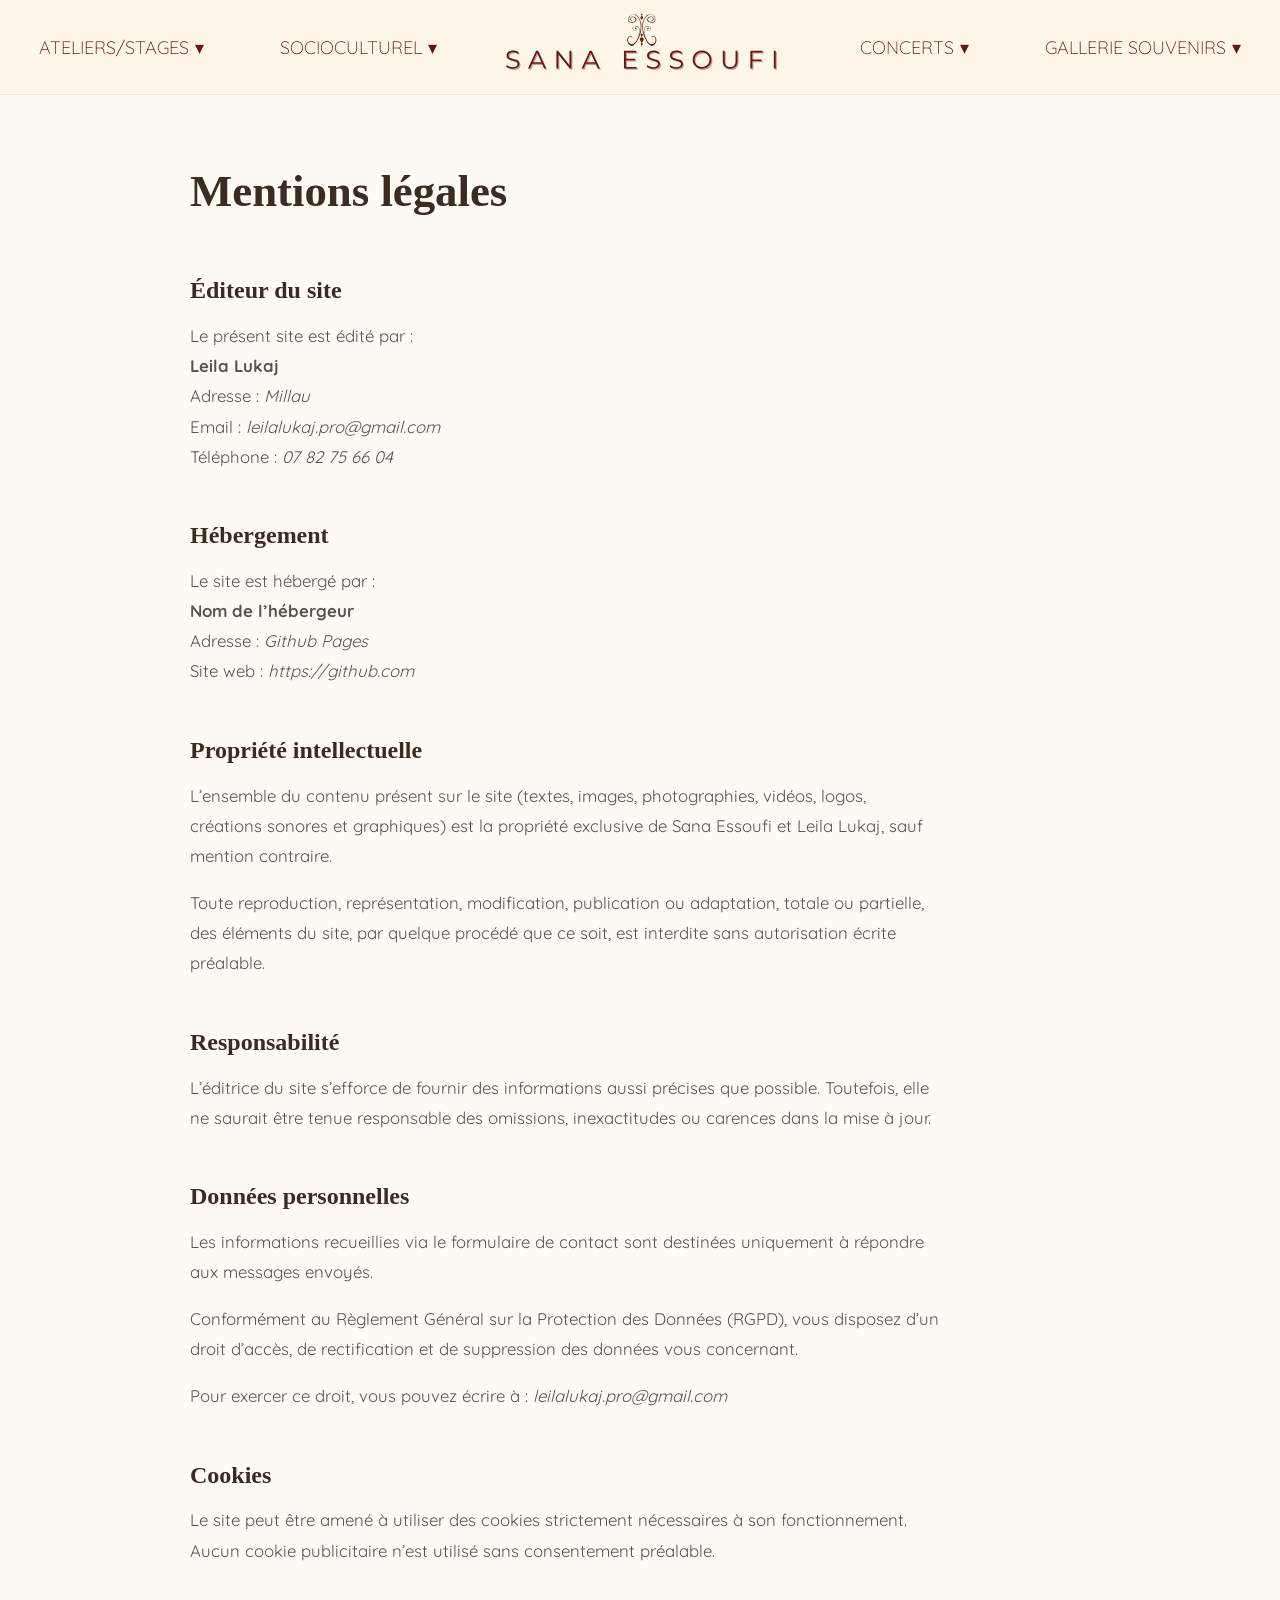
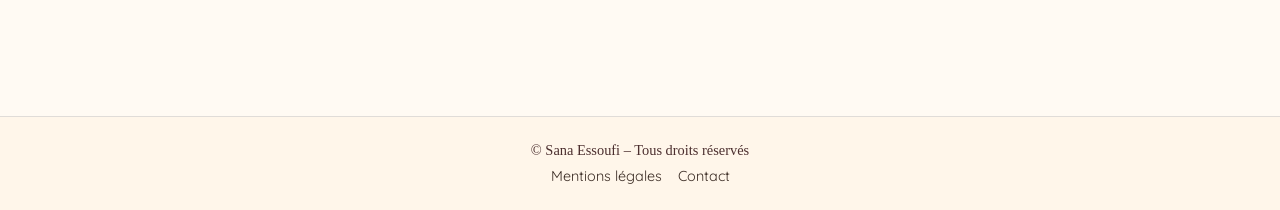
==== mentions-legales.html @ 35394e92 "Add files via upload" ====
<!DOCTYPE html>
<html lang="fr">
<head>
  <meta charset="UTF-8">
  <meta name="viewport" content="width=device-width, initial-scale=1.0">
  <title>Page Type - Chanteuse Poétesse</title>
  <link rel="stylesheet" href="style.css">
  <link href="https://fonts.googleapis.com/css2?family=Playfair+Display:wght@500&family=Raleway:wght@300&display=swap" rel="stylesheet">
  <style>
    /* Animation fade-in douce */
    .fade-in {
      opacity: 0;
      transform: translateY(20px);
      animation: fadeInUp 1.2s ease forwards;
    }

    @keyframes fadeInUp {
      from {
        opacity: 0;
        transform: translateY(20px);
      }
      to {
        opacity: 1;
        transform: translateY(0);
      }
    }

    /* Layout texte + photos côte à côte */
    .page-content {
      max-width: 1100px;
      margin: 60px auto;
      padding: 20px;
      display: flex;
      flex-wrap: wrap;
      gap: 40px;
      align-items: center;
    }

    .page-text {
      flex: 1 1 50%;
      font-size: 18px;
      line-height: 1.8;
      text-align: left;
    }

    .page-text h1 {
      font-family: 'Playfair Display', serif;
      font-size: 32px;
      margin-bottom: 20px;
      color: #2c2c2c;
    }

    .page-photos {
      flex: 1 1 50%;
      display: flex;
      flex-direction: column;
      gap: 20px;
    }

    .page-photos img {
      width: 100%;
      border-radius: 8px;
      box-shadow: 0 4px 12px rgba(0,0,0,0.1);
      transition: transform 0.3s;
    }

    .page-photos img:hover {
      transform: scale(1.03);
    }

    /* Responsive : sur mobile texte au-dessus */
    @media(max-width: 768px) {
      .page-content {
        flex-direction: column;
      }
      .page-text, .page-photos {
        flex: 1 1 100%;
      }
    }
  </style>
<script>
  window.addEventListener('scroll', function() {
    const header = document.querySelector('header');
    if (window.scrollY > 10) {
      header.classList.add('scrolled');
    } else {
      header.classList.remove('scrolled');
    }
  });
</script>
<script>
document.addEventListener('DOMContentLoaded', function() {
  const buttons = document.querySelectorAll('.menu-btn');

  buttons.forEach(btn => {
    btn.addEventListener('click', function(e) {
      e.stopPropagation(); 

      const parent = this.closest('.menu-deroulant');
      const isOpen = parent.classList.contains('open');

      // fermer tous les autres menus
      document.querySelectorAll('.menu-deroulant.open').forEach(el => {
        if (el !== parent) {
          el.classList.remove('open');
          const b = el.querySelector('.menu-btn');
          if (b) b.setAttribute('aria-expanded', 'false');
          const sm = el.querySelector('.sous-menu');
          if (sm) sm.setAttribute('aria-hidden', 'true');
        }
      });

      // basculer le menu cliqué
      if (isOpen) {
        parent.classList.remove('open');
        this.setAttribute('aria-expanded', 'false');
        parent.querySelector('.sous-menu').setAttribute('aria-hidden', 'true');
      } else {
        parent.classList.add('open');
        this.setAttribute('aria-expanded', 'true');
        parent.querySelector('.sous-menu').setAttribute('aria-hidden', 'false');
      }
    });
  });

  // fermer menus si on clique ailleurs
  document.addEventListener('click', function() {
    document.querySelectorAll('.menu-deroulant.open').forEach(el => {
      el.classList.remove('open');
      const b = el.querySelector('.menu-btn');
      if (b) b.setAttribute('aria-expanded', 'false');
      const sm = el.querySelector('.sous-menu');
      if (sm) sm.setAttribute('aria-hidden', 'true');
    });
  });

  // fermer avec Échap
  document.addEventListener('keydown', function(e) {
    if (e.key === 'Escape') {
      document.querySelectorAll('.menu-deroulant.open').forEach(el => {
        el.classList.remove('open');
        const b = el.querySelector('.menu-btn');
        if (b) b.setAttribute('aria-expanded', 'false');
        const sm = el.querySelector('.sous-menu');
        if (sm) sm.setAttribute('aria-hidden', 'true');
      });
    }
  });
});
</script>
<body>

  <!-- HEADER -->
  <header>
<nav class="site-nav">
  <ul class="main-nav">
    <li class="menu-deroulant">
      <button class="menu-btn" aria-expanded="false">ATELIERS/STAGES <span class="arrow">▾</span></button>
      <ul class="sous-menu" aria-hidden="true">
        <li><a href="explore.html">EXPLORE TA VOIX</a></li>
        <li><a href="bebe.html">CHANTER AVEC BÉBÉ</a></li>
      </ul>
    </li>

    <li class="menu-deroulant">
      <button class="menu-btn" aria-expanded="false">SOCIOCULTUREL <span class="arrow">▾</span></button>
      <ul class="sous-menu" aria-hidden="true">
        <li><a href="chant-des-mots.html">LE CHANT DES MOTS</a></li>
        <li><a href="corps-melodie.html">LE CORPS MÉLODIE</a></li>
        <li><a href="femmes-poesie.html">FEMMES & POÉSIE</a></li>
      </ul>
    </li>

   <!-- LOGO AU CENTRE -->
<li class="logo">
  <a href="index.html">
    <svg class="logo-svg" xmlns="http://www.w3.org/2000/svg" viewBox="50 10 400 90" preserveAspectRatio="xMidYMid meet">
      <!-- SVG exact ici -->
<svg xmlns="http://www.w3.org/2000/svg" xmlns:xlink="http://www.w3.org/1999/xlink" width="500" zoomAndPan="magnify" viewBox="0 0 375 74.999997" height="100" preserveAspectRatio="xMidYMid meet" version="1.0"><defs><g/><clipPath id="e8eaeaf152"><rect x="0" width="273" y="0" height="32"/></clipPath></defs><path fill="#5c1d05" d="M 189.800781 15.601562 C 190.957031 16.238281 192.75 15.660156 192.34375 13.695312 C 191.9375 11.730469 189.570312 10.921875 187.203125 12.828125 C 184.832031 14.734375 186.738281 18.777344 192.113281 17.625 C 197.484375 16.46875 190.839844 3.183594 183.851562 12.945312 C 176.863281 22.707031 186.625 42 191.476562 40.039062 C 196.328125 38.074219 195.695312 31.546875 192.863281 30.96875 C 190.03125 30.390625 190.089844 32.46875 190.089844 32.46875 C 190.089844 32.46875 191.246094 31.171875 192.890625 31.546875 C 194.539062 31.921875 195.636719 38.074219 190.785156 38.59375 C 185.929688 39.113281 182.496094 26.925781 182.234375 24.441406 C 181.972656 21.957031 181.308594 13.8125 187.664062 10.144531 C 187.664062 10.144531 190.175781 8.785156 192.199219 11.242188 C 194.222656 13.695312 193.933594 16.757812 191.996094 17.132812 C 190.0625 17.507812 186.394531 17.015625 187.085938 14.386719 C 187.78125 11.761719 191.507812 11.527344 191.824219 13.695312 C 192.140625 15.863281 189.800781 15.601562 189.800781 15.601562 " fill-opacity="1" fill-rule="nonzero"/><path fill="#5c1d05" d="M 186.027344 34.050781 C 186.027344 34.050781 181.90625 26.886719 183.332031 23.113281 C 184.757812 19.335938 191.074219 21.148438 189.839844 23.957031 C 188.609375 26.769531 185.949219 25.578125 185.910156 24.496094 C 185.875 23.417969 186.527344 22.609375 187.144531 22.570312 C 187.144531 22.570312 187.585938 22.457031 187.722656 23.074219 C 187.855469 23.6875 186.335938 23.863281 186.335938 23.863281 C 186.335938 23.863281 185.757812 24.902344 187.066406 25.402344 C 188.375 25.902344 190.109375 24.035156 189.53125 22.589844 C 188.953125 21.148438 185.835938 20.761719 184.582031 21.9375 C 183.332031 23.113281 182.964844 24.460938 183.734375 27.945312 C 184.507812 31.429688 186.085938 33.625 186.027344 34.050781 " fill-opacity="1" fill-rule="nonzero"/><path fill="#5c1d05" d="M 172.226562 15.601562 C 171.074219 16.238281 169.28125 15.660156 169.6875 13.695312 C 170.089844 11.730469 172.460938 10.921875 174.828125 12.828125 C 177.195312 14.734375 175.289062 18.777344 169.917969 17.625 C 164.546875 16.46875 171.1875 3.183594 178.179688 12.945312 C 185.167969 22.707031 175.40625 42 170.554688 40.039062 C 165.699219 38.074219 166.335938 31.546875 169.167969 30.96875 C 171.996094 30.390625 171.941406 32.46875 171.941406 32.46875 C 171.941406 32.46875 170.785156 31.171875 169.136719 31.546875 C 167.492188 31.921875 166.394531 38.074219 171.246094 38.59375 C 176.097656 39.113281 179.535156 26.925781 179.796875 24.441406 C 180.054688 21.957031 180.71875 13.8125 174.367188 10.144531 C 174.367188 10.144531 171.851562 8.785156 169.832031 11.242188 C 167.808594 13.695312 168.097656 16.757812 170.035156 17.132812 C 171.96875 17.507812 175.636719 17.015625 174.945312 14.386719 C 174.25 11.761719 170.523438 11.527344 170.207031 13.695312 C 169.890625 15.863281 172.226562 15.601562 172.226562 15.601562 " fill-opacity="1" fill-rule="nonzero"/><path fill="#5c1d05" d="M 176.003906 34.050781 C 176.003906 34.050781 180.125 26.886719 178.699219 23.113281 C 177.273438 19.335938 170.957031 21.148438 172.191406 23.957031 C 173.421875 26.769531 176.078125 25.578125 176.117188 24.496094 C 176.15625 23.417969 175.5 22.609375 174.886719 22.570312 C 174.886719 22.570312 174.441406 22.457031 174.308594 23.074219 C 174.171875 23.6875 175.695312 23.863281 175.695312 23.863281 C 175.695312 23.863281 176.273438 24.902344 174.960938 25.402344 C 173.652344 25.902344 171.921875 24.035156 172.5 22.589844 C 173.074219 21.148438 176.195312 20.761719 177.445312 21.9375 C 178.699219 23.113281 179.0625 24.460938 178.292969 27.945312 C 177.523438 31.429688 175.945312 33.625 176.003906 34.050781 " fill-opacity="1" fill-rule="nonzero"/><path fill="#5c1d05" d="M 180.945312 32.0625 C 180.945312 32.0625 178.980469 31.890625 179.058594 33.433594 C 179.132812 34.972656 180.945312 37.285156 180.945312 37.285156 C 180.945312 37.285156 182.753906 34.972656 182.832031 33.433594 C 182.910156 31.890625 180.945312 32.0625 180.945312 32.0625 " fill-opacity="1" fill-rule="nonzero"/><path fill="#5c1d05" d="M 180.945312 28.542969 C 180.945312 28.542969 179.816406 28.441406 179.859375 29.328125 C 179.902344 30.214844 180.945312 31.542969 180.945312 31.542969 C 180.945312 31.542969 181.984375 30.214844 182.027344 29.328125 C 182.074219 28.441406 180.945312 28.542969 180.945312 28.542969 " fill-opacity="1" fill-rule="nonzero"/><path fill="#5c1d05" d="M 180.945312 11.550781 C 180.945312 11.550781 179.574219 11.429688 179.628906 12.503906 C 179.679688 13.578125 180.945312 15.191406 180.945312 15.191406 C 180.945312 15.191406 182.207031 13.578125 182.261719 12.503906 C 182.3125 11.429688 180.945312 11.550781 180.945312 11.550781 " fill-opacity="1" fill-rule="nonzero"/><path fill="#5c1d05" d="M 180.945312 9.09375 C 180.945312 9.09375 180.15625 9.023438 180.1875 9.640625 C 180.21875 10.257812 180.945312 11.1875 180.945312 11.1875 C 180.945312 11.1875 181.671875 10.257812 181.699219 9.640625 C 181.730469 9.023438 180.945312 9.09375 180.945312 9.09375 " fill-opacity="1" fill-rule="nonzero"/><path fill="#5c1d05" d="M 181.867188 38.410156 C 181.867188 38.921875 181.453125 39.335938 180.945312 39.335938 C 180.433594 39.335938 180.019531 38.921875 180.019531 38.410156 C 180.019531 37.898438 180.433594 37.484375 180.945312 37.484375 C 181.453125 37.484375 181.867188 37.898438 181.867188 38.410156 " fill-opacity="1" fill-rule="nonzero"/><path fill="#5c1d05" d="M 181.539062 40.164062 C 181.539062 40.492188 181.273438 40.757812 180.945312 40.757812 C 180.613281 40.757812 180.347656 40.492188 180.347656 40.164062 C 180.347656 39.832031 180.613281 39.566406 180.945312 39.566406 C 181.273438 39.566406 181.539062 39.832031 181.539062 40.164062 " fill-opacity="1" fill-rule="nonzero"/><g transform="matrix(1, 0, 0, 1, 48, 39)"><g clip-path="url(#e8eaeaf152)"><g fill="#661414" fill-opacity="0.4"><g transform="translate(2.131263, 24.152197)"><g><path d="M 7.53125 0.140625 C 6.257812 0.140625 5.035156 -0.0625 3.859375 -0.46875 C 2.691406 -0.875 1.789062 -1.414062 1.15625 -2.09375 L 1.859375 -3.484375 C 2.484375 -2.859375 3.3125 -2.351562 4.34375 -1.96875 C 5.375 -1.59375 6.4375 -1.40625 7.53125 -1.40625 C 9.070312 -1.40625 10.226562 -1.6875 11 -2.25 C 11.769531 -2.8125 12.15625 -3.539062 12.15625 -4.4375 C 12.15625 -5.125 11.945312 -5.671875 11.53125 -6.078125 C 11.113281 -6.492188 10.597656 -6.8125 9.984375 -7.03125 C 9.378906 -7.25 8.539062 -7.488281 7.46875 -7.75 C 6.164062 -8.082031 5.128906 -8.398438 4.359375 -8.703125 C 3.597656 -9.003906 2.941406 -9.460938 2.390625 -10.078125 C 1.847656 -10.703125 1.578125 -11.546875 1.578125 -12.609375 C 1.578125 -13.484375 1.804688 -14.273438 2.265625 -14.984375 C 2.722656 -15.691406 3.425781 -16.257812 4.375 -16.6875 C 5.320312 -17.113281 6.5 -17.328125 7.90625 -17.328125 C 8.882812 -17.328125 9.84375 -17.191406 10.78125 -16.921875 C 11.726562 -16.648438 12.546875 -16.28125 13.234375 -15.8125 L 12.609375 -14.359375 C 11.890625 -14.835938 11.117188 -15.191406 10.296875 -15.421875 C 9.484375 -15.660156 8.6875 -15.78125 7.90625 -15.78125 C 6.394531 -15.78125 5.257812 -15.488281 4.5 -14.90625 C 3.738281 -14.332031 3.359375 -13.585938 3.359375 -12.671875 C 3.359375 -11.984375 3.566406 -11.429688 3.984375 -11.015625 C 4.398438 -10.597656 4.921875 -10.273438 5.546875 -10.046875 C 6.179688 -9.828125 7.03125 -9.585938 8.09375 -9.328125 C 9.351562 -9.015625 10.375 -8.707031 11.15625 -8.40625 C 11.9375 -8.101562 12.59375 -7.644531 13.125 -7.03125 C 13.664062 -6.414062 13.9375 -5.585938 13.9375 -4.546875 C 13.9375 -3.671875 13.703125 -2.878906 13.234375 -2.171875 C 12.773438 -1.460938 12.0625 -0.898438 11.09375 -0.484375 C 10.125 -0.0664062 8.9375 0.140625 7.53125 0.140625 Z M 7.53125 0.140625 "/></g></g></g><g fill="#661414" fill-opacity="0.4"><g transform="translate(24.279231, 24.152197)"><g><path d="M 13.578125 -4.59375 L 4 -4.59375 L 1.9375 0 L 0.046875 0 L 7.90625 -17.1875 L 9.703125 -17.1875 L 17.546875 0 L 15.640625 0 Z M 12.90625 -6.0625 L 8.78125 -15.296875 L 4.65625 -6.0625 Z M 12.90625 -6.0625 "/></g></g></g><g fill="#661414" fill-opacity="0.4"><g transform="translate(48.931758, 24.152197)"><g><path d="M 17.15625 -17.1875 L 17.15625 0 L 15.65625 0 L 4.609375 -13.9375 L 4.609375 0 L 2.796875 0 L 2.796875 -17.1875 L 4.296875 -17.1875 L 15.359375 -3.234375 L 15.359375 -17.1875 Z M 17.15625 -17.1875 "/></g></g></g><g fill="#661414" fill-opacity="0.4"><g transform="translate(75.941505, 24.152197)"><g><path d="M 13.578125 -4.59375 L 4 -4.59375 L 1.9375 0 L 0.046875 0 L 7.90625 -17.1875 L 9.703125 -17.1875 L 17.546875 0 L 15.640625 0 Z M 12.90625 -6.0625 L 8.78125 -15.296875 L 4.65625 -6.0625 Z M 12.90625 -6.0625 "/></g></g></g><g fill="#661414" fill-opacity="0.4"><g transform="translate(100.594032, 24.152197)"><g/></g></g><g fill="#661414" fill-opacity="0.4"><g transform="translate(114.074318, 24.152197)"><g><path d="M 14.953125 -1.578125 L 14.953125 0 L 2.796875 0 L 2.796875 -17.1875 L 14.578125 -17.1875 L 14.578125 -15.609375 L 4.609375 -15.609375 L 4.609375 -9.5 L 13.5 -9.5 L 13.5 -7.953125 L 4.609375 -7.953125 L 4.609375 -1.578125 Z M 14.953125 -1.578125 "/></g></g></g><g fill="#661414" fill-opacity="0.4"><g transform="translate(137.548234, 24.152197)"><g><path d="M 7.53125 0.140625 C 6.257812 0.140625 5.035156 -0.0625 3.859375 -0.46875 C 2.691406 -0.875 1.789062 -1.414062 1.15625 -2.09375 L 1.859375 -3.484375 C 2.484375 -2.859375 3.3125 -2.351562 4.34375 -1.96875 C 5.375 -1.59375 6.4375 -1.40625 7.53125 -1.40625 C 9.070312 -1.40625 10.226562 -1.6875 11 -2.25 C 11.769531 -2.8125 12.15625 -3.539062 12.15625 -4.4375 C 12.15625 -5.125 11.945312 -5.671875 11.53125 -6.078125 C 11.113281 -6.492188 10.597656 -6.8125 9.984375 -7.03125 C 9.378906 -7.25 8.539062 -7.488281 7.46875 -7.75 C 6.164062 -8.082031 5.128906 -8.398438 4.359375 -8.703125 C 3.597656 -9.003906 2.941406 -9.460938 2.390625 -10.078125 C 1.847656 -10.703125 1.578125 -11.546875 1.578125 -12.609375 C 1.578125 -13.484375 1.804688 -14.273438 2.265625 -14.984375 C 2.722656 -15.691406 3.425781 -16.257812 4.375 -16.6875 C 5.320312 -17.113281 6.5 -17.328125 7.90625 -17.328125 C 8.882812 -17.328125 9.84375 -17.191406 10.78125 -16.921875 C 11.726562 -16.648438 12.546875 -16.28125 13.234375 -15.8125 L 12.609375 -14.359375 C 11.890625 -14.835938 11.117188 -15.191406 10.296875 -15.421875 C 9.484375 -15.660156 8.6875 -15.78125 7.90625 -15.78125 C 6.394531 -15.78125 5.257812 -15.488281 4.5 -14.90625 C 3.738281 -14.332031 3.359375 -13.585938 3.359375 -12.671875 C 3.359375 -11.984375 3.566406 -11.429688 3.984375 -11.015625 C 4.398438 -10.597656 4.921875 -10.273438 5.546875 -10.046875 C 6.179688 -9.828125 7.03125 -9.585938 8.09375 -9.328125 C 9.351562 -9.015625 10.375 -8.707031 11.15625 -8.40625 C 11.9375 -8.101562 12.59375 -7.644531 13.125 -7.03125 C 13.664062 -6.414062 13.9375 -5.585938 13.9375 -4.546875 C 13.9375 -3.671875 13.703125 -2.878906 13.234375 -2.171875 C 12.773438 -1.460938 12.0625 -0.898438 11.09375 -0.484375 C 10.125 -0.0664062 8.9375 0.140625 7.53125 0.140625 Z M 7.53125 0.140625 "/></g></g></g><g fill="#661414" fill-opacity="0.4"><g transform="translate(159.696203, 24.152197)"><g><path d="M 7.53125 0.140625 C 6.257812 0.140625 5.035156 -0.0625 3.859375 -0.46875 C 2.691406 -0.875 1.789062 -1.414062 1.15625 -2.09375 L 1.859375 -3.484375 C 2.484375 -2.859375 3.3125 -2.351562 4.34375 -1.96875 C 5.375 -1.59375 6.4375 -1.40625 7.53125 -1.40625 C 9.070312 -1.40625 10.226562 -1.6875 11 -2.25 C 11.769531 -2.8125 12.15625 -3.539062 12.15625 -4.4375 C 12.15625 -5.125 11.945312 -5.671875 11.53125 -6.078125 C 11.113281 -6.492188 10.597656 -6.8125 9.984375 -7.03125 C 9.378906 -7.25 8.539062 -7.488281 7.46875 -7.75 C 6.164062 -8.082031 5.128906 -8.398438 4.359375 -8.703125 C 3.597656 -9.003906 2.941406 -9.460938 2.390625 -10.078125 C 1.847656 -10.703125 1.578125 -11.546875 1.578125 -12.609375 C 1.578125 -13.484375 1.804688 -14.273438 2.265625 -14.984375 C 2.722656 -15.691406 3.425781 -16.257812 4.375 -16.6875 C 5.320312 -17.113281 6.5 -17.328125 7.90625 -17.328125 C 8.882812 -17.328125 9.84375 -17.191406 10.78125 -16.921875 C 11.726562 -16.648438 12.546875 -16.28125 13.234375 -15.8125 L 12.609375 -14.359375 C 11.890625 -14.835938 11.117188 -15.191406 10.296875 -15.421875 C 9.484375 -15.660156 8.6875 -15.78125 7.90625 -15.78125 C 6.394531 -15.78125 5.257812 -15.488281 4.5 -14.90625 C 3.738281 -14.332031 3.359375 -13.585938 3.359375 -12.671875 C 3.359375 -11.984375 3.566406 -11.429688 3.984375 -11.015625 C 4.398438 -10.597656 4.921875 -10.273438 5.546875 -10.046875 C 6.179688 -9.828125 7.03125 -9.585938 8.09375 -9.328125 C 9.351562 -9.015625 10.375 -8.707031 11.15625 -8.40625 C 11.9375 -8.101562 12.59375 -7.644531 13.125 -7.03125 C 13.664062 -6.414062 13.9375 -5.585938 13.9375 -4.546875 C 13.9375 -3.671875 13.703125 -2.878906 13.234375 -2.171875 C 12.773438 -1.460938 12.0625 -0.898438 11.09375 -0.484375 C 10.125 -0.0664062 8.9375 0.140625 7.53125 0.140625 Z M 7.53125 0.140625 "/></g></g></g><g fill="#661414" fill-opacity="0.4"><g transform="translate(181.844171, 24.152197)"><g><path d="M 10.3125 0.140625 C 8.601562 0.140625 7.054688 -0.238281 5.671875 -1 C 4.296875 -1.757812 3.21875 -2.800781 2.4375 -4.125 C 1.664062 -5.445312 1.28125 -6.9375 1.28125 -8.59375 C 1.28125 -10.25 1.664062 -11.738281 2.4375 -13.0625 C 3.21875 -14.382812 4.296875 -15.425781 5.671875 -16.1875 C 7.054688 -16.945312 8.601562 -17.328125 10.3125 -17.328125 C 12.007812 -17.328125 13.539062 -16.953125 14.90625 -16.203125 C 16.28125 -15.453125 17.359375 -14.410156 18.140625 -13.078125 C 18.921875 -11.742188 19.3125 -10.25 19.3125 -8.59375 C 19.3125 -6.9375 18.921875 -5.441406 18.140625 -4.109375 C 17.359375 -2.773438 16.28125 -1.734375 14.90625 -0.984375 C 13.539062 -0.234375 12.007812 0.140625 10.3125 0.140625 Z M 10.3125 -1.46875 C 11.664062 -1.46875 12.890625 -1.773438 13.984375 -2.390625 C 15.085938 -3.003906 15.945312 -3.851562 16.5625 -4.9375 C 17.1875 -6.03125 17.5 -7.25 17.5 -8.59375 C 17.5 -9.9375 17.1875 -11.148438 16.5625 -12.234375 C 15.945312 -13.328125 15.085938 -14.175781 13.984375 -14.78125 C 12.890625 -15.394531 11.664062 -15.703125 10.3125 -15.703125 C 8.945312 -15.703125 7.710938 -15.394531 6.609375 -14.78125 C 5.503906 -14.175781 4.632812 -13.328125 4 -12.234375 C 3.375 -11.148438 3.0625 -9.9375 3.0625 -8.59375 C 3.0625 -7.25 3.375 -6.03125 4 -4.9375 C 4.632812 -3.851562 5.503906 -3.003906 6.609375 -2.390625 C 7.710938 -1.773438 8.945312 -1.46875 10.3125 -1.46875 Z M 10.3125 -1.46875 "/></g></g></g><g fill="#661414" fill-opacity="0.4"><g transform="translate(209.49232, 24.152197)"><g><path d="M 9.71875 0.140625 C 7.488281 0.140625 5.753906 -0.492188 4.515625 -1.765625 C 3.273438 -3.046875 2.65625 -4.90625 2.65625 -7.34375 L 2.65625 -17.1875 L 4.46875 -17.1875 L 4.46875 -7.40625 C 4.46875 -5.414062 4.914062 -3.925781 5.8125 -2.9375 C 6.71875 -1.957031 8.019531 -1.46875 9.71875 -1.46875 C 11.4375 -1.46875 12.742188 -1.957031 13.640625 -2.9375 C 14.546875 -3.925781 15 -5.414062 15 -7.40625 L 15 -17.1875 L 16.765625 -17.1875 L 16.765625 -7.34375 C 16.765625 -4.90625 16.144531 -3.046875 14.90625 -1.765625 C 13.675781 -0.492188 11.945312 0.140625 9.71875 0.140625 Z M 9.71875 0.140625 "/></g></g></g><g fill="#661414" fill-opacity="0.4"><g transform="translate(235.986432, 24.152197)"><g><path d="M 4.609375 -15.609375 L 4.609375 -8.859375 L 13.5 -8.859375 L 13.5 -7.296875 L 4.609375 -7.296875 L 4.609375 0 L 2.796875 0 L 2.796875 -17.1875 L 14.578125 -17.1875 L 14.578125 -15.609375 Z M 4.609375 -15.609375 "/></g></g></g><g fill="#661414" fill-opacity="0.4"><g transform="translate(258.576383, 24.152197)"><g><path d="M 2.796875 -17.1875 L 4.609375 -17.1875 L 4.609375 0 L 2.796875 0 Z M 2.796875 -17.1875 "/></g></g></g><g fill="#661414" fill-opacity="1"><g transform="translate(1.04611, 23.067044)"><g><path d="M 7.53125 0.140625 C 6.257812 0.140625 5.035156 -0.0625 3.859375 -0.46875 C 2.691406 -0.875 1.789062 -1.414062 1.15625 -2.09375 L 1.859375 -3.484375 C 2.484375 -2.859375 3.3125 -2.351562 4.34375 -1.96875 C 5.375 -1.59375 6.4375 -1.40625 7.53125 -1.40625 C 9.070312 -1.40625 10.226562 -1.6875 11 -2.25 C 11.769531 -2.8125 12.15625 -3.539062 12.15625 -4.4375 C 12.15625 -5.125 11.945312 -5.671875 11.53125 -6.078125 C 11.113281 -6.492188 10.597656 -6.8125 9.984375 -7.03125 C 9.378906 -7.25 8.539062 -7.488281 7.46875 -7.75 C 6.164062 -8.082031 5.128906 -8.398438 4.359375 -8.703125 C 3.597656 -9.003906 2.941406 -9.460938 2.390625 -10.078125 C 1.847656 -10.703125 1.578125 -11.546875 1.578125 -12.609375 C 1.578125 -13.484375 1.804688 -14.273438 2.265625 -14.984375 C 2.722656 -15.691406 3.425781 -16.257812 4.375 -16.6875 C 5.320312 -17.113281 6.5 -17.328125 7.90625 -17.328125 C 8.882812 -17.328125 9.84375 -17.191406 10.78125 -16.921875 C 11.726562 -16.648438 12.546875 -16.28125 13.234375 -15.8125 L 12.609375 -14.359375 C 11.890625 -14.835938 11.117188 -15.191406 10.296875 -15.421875 C 9.484375 -15.660156 8.6875 -15.78125 7.90625 -15.78125 C 6.394531 -15.78125 5.257812 -15.488281 4.5 -14.90625 C 3.738281 -14.332031 3.359375 -13.585938 3.359375 -12.671875 C 3.359375 -11.984375 3.566406 -11.429688 3.984375 -11.015625 C 4.398438 -10.597656 4.921875 -10.273438 5.546875 -10.046875 C 6.179688 -9.828125 7.03125 -9.585938 8.09375 -9.328125 C 9.351562 -9.015625 10.375 -8.707031 11.15625 -8.40625 C 11.9375 -8.101562 12.59375 -7.644531 13.125 -7.03125 C 13.664062 -6.414062 13.9375 -5.585938 13.9375 -4.546875 C 13.9375 -3.671875 13.703125 -2.878906 13.234375 -2.171875 C 12.773438 -1.460938 12.0625 -0.898438 11.09375 -0.484375 C 10.125 -0.0664062 8.9375 0.140625 7.53125 0.140625 Z M 7.53125 0.140625 "/></g></g></g><g fill="#661414" fill-opacity="1"><g transform="translate(23.194079, 23.067044)"><g><path d="M 13.578125 -4.59375 L 4 -4.59375 L 1.9375 0 L 0.046875 0 L 7.90625 -17.1875 L 9.703125 -17.1875 L 17.546875 0 L 15.640625 0 Z M 12.90625 -6.0625 L 8.78125 -15.296875 L 4.65625 -6.0625 Z M 12.90625 -6.0625 "/></g></g></g><g fill="#661414" fill-opacity="1"><g transform="translate(47.846605, 23.067044)"><g><path d="M 17.15625 -17.1875 L 17.15625 0 L 15.65625 0 L 4.609375 -13.9375 L 4.609375 0 L 2.796875 0 L 2.796875 -17.1875 L 4.296875 -17.1875 L 15.359375 -3.234375 L 15.359375 -17.1875 Z M 17.15625 -17.1875 "/></g></g></g><g fill="#661414" fill-opacity="1"><g transform="translate(74.856353, 23.067044)"><g><path d="M 13.578125 -4.59375 L 4 -4.59375 L 1.9375 0 L 0.046875 0 L 7.90625 -17.1875 L 9.703125 -17.1875 L 17.546875 0 L 15.640625 0 Z M 12.90625 -6.0625 L 8.78125 -15.296875 L 4.65625 -6.0625 Z M 12.90625 -6.0625 "/></g></g></g><g fill="#661414" fill-opacity="1"><g transform="translate(99.508879, 23.067044)"><g/></g></g><g fill="#661414" fill-opacity="1"><g transform="translate(112.989165, 23.067044)"><g><path d="M 14.953125 -1.578125 L 14.953125 0 L 2.796875 0 L 2.796875 -17.1875 L 14.578125 -17.1875 L 14.578125 -15.609375 L 4.609375 -15.609375 L 4.609375 -9.5 L 13.5 -9.5 L 13.5 -7.953125 L 4.609375 -7.953125 L 4.609375 -1.578125 Z M 14.953125 -1.578125 "/></g></g></g><g fill="#661414" fill-opacity="1"><g transform="translate(136.463082, 23.067044)"><g><path d="M 7.53125 0.140625 C 6.257812 0.140625 5.035156 -0.0625 3.859375 -0.46875 C 2.691406 -0.875 1.789062 -1.414062 1.15625 -2.09375 L 1.859375 -3.484375 C 2.484375 -2.859375 3.3125 -2.351562 4.34375 -1.96875 C 5.375 -1.59375 6.4375 -1.40625 7.53125 -1.40625 C 9.070312 -1.40625 10.226562 -1.6875 11 -2.25 C 11.769531 -2.8125 12.15625 -3.539062 12.15625 -4.4375 C 12.15625 -5.125 11.945312 -5.671875 11.53125 -6.078125 C 11.113281 -6.492188 10.597656 -6.8125 9.984375 -7.03125 C 9.378906 -7.25 8.539062 -7.488281 7.46875 -7.75 C 6.164062 -8.082031 5.128906 -8.398438 4.359375 -8.703125 C 3.597656 -9.003906 2.941406 -9.460938 2.390625 -10.078125 C 1.847656 -10.703125 1.578125 -11.546875 1.578125 -12.609375 C 1.578125 -13.484375 1.804688 -14.273438 2.265625 -14.984375 C 2.722656 -15.691406 3.425781 -16.257812 4.375 -16.6875 C 5.320312 -17.113281 6.5 -17.328125 7.90625 -17.328125 C 8.882812 -17.328125 9.84375 -17.191406 10.78125 -16.921875 C 11.726562 -16.648438 12.546875 -16.28125 13.234375 -15.8125 L 12.609375 -14.359375 C 11.890625 -14.835938 11.117188 -15.191406 10.296875 -15.421875 C 9.484375 -15.660156 8.6875 -15.78125 7.90625 -15.78125 C 6.394531 -15.78125 5.257812 -15.488281 4.5 -14.90625 C 3.738281 -14.332031 3.359375 -13.585938 3.359375 -12.671875 C 3.359375 -11.984375 3.566406 -11.429688 3.984375 -11.015625 C 4.398438 -10.597656 4.921875 -10.273438 5.546875 -10.046875 C 6.179688 -9.828125 7.03125 -9.585938 8.09375 -9.328125 C 9.351562 -9.015625 10.375 -8.707031 11.15625 -8.40625 C 11.9375 -8.101562 12.59375 -7.644531 13.125 -7.03125 C 13.664062 -6.414062 13.9375 -5.585938 13.9375 -4.546875 C 13.9375 -3.671875 13.703125 -2.878906 13.234375 -2.171875 C 12.773438 -1.460938 12.0625 -0.898438 11.09375 -0.484375 C 10.125 -0.0664062 8.9375 0.140625 7.53125 0.140625 Z M 7.53125 0.140625 "/></g></g></g><g fill="#661414" fill-opacity="1"><g transform="translate(158.61105, 23.067044)"><g><path d="M 7.53125 0.140625 C 6.257812 0.140625 5.035156 -0.0625 3.859375 -0.46875 C 2.691406 -0.875 1.789062 -1.414062 1.15625 -2.09375 L 1.859375 -3.484375 C 2.484375 -2.859375 3.3125 -2.351562 4.34375 -1.96875 C 5.375 -1.59375 6.4375 -1.40625 7.53125 -1.40625 C 9.070312 -1.40625 10.226562 -1.6875 11 -2.25 C 11.769531 -2.8125 12.15625 -3.539062 12.15625 -4.4375 C 12.15625 -5.125 11.945312 -5.671875 11.53125 -6.078125 C 11.113281 -6.492188 10.597656 -6.8125 9.984375 -7.03125 C 9.378906 -7.25 8.539062 -7.488281 7.46875 -7.75 C 6.164062 -8.082031 5.128906 -8.398438 4.359375 -8.703125 C 3.597656 -9.003906 2.941406 -9.460938 2.390625 -10.078125 C 1.847656 -10.703125 1.578125 -11.546875 1.578125 -12.609375 C 1.578125 -13.484375 1.804688 -14.273438 2.265625 -14.984375 C 2.722656 -15.691406 3.425781 -16.257812 4.375 -16.6875 C 5.320312 -17.113281 6.5 -17.328125 7.90625 -17.328125 C 8.882812 -17.328125 9.84375 -17.191406 10.78125 -16.921875 C 11.726562 -16.648438 12.546875 -16.28125 13.234375 -15.8125 L 12.609375 -14.359375 C 11.890625 -14.835938 11.117188 -15.191406 10.296875 -15.421875 C 9.484375 -15.660156 8.6875 -15.78125 7.90625 -15.78125 C 6.394531 -15.78125 5.257812 -15.488281 4.5 -14.90625 C 3.738281 -14.332031 3.359375 -13.585938 3.359375 -12.671875 C 3.359375 -11.984375 3.566406 -11.429688 3.984375 -11.015625 C 4.398438 -10.597656 4.921875 -10.273438 5.546875 -10.046875 C 6.179688 -9.828125 7.03125 -9.585938 8.09375 -9.328125 C 9.351562 -9.015625 10.375 -8.707031 11.15625 -8.40625 C 11.9375 -8.101562 12.59375 -7.644531 13.125 -7.03125 C 13.664062 -6.414062 13.9375 -5.585938 13.9375 -4.546875 C 13.9375 -3.671875 13.703125 -2.878906 13.234375 -2.171875 C 12.773438 -1.460938 12.0625 -0.898438 11.09375 -0.484375 C 10.125 -0.0664062 8.9375 0.140625 7.53125 0.140625 Z M 7.53125 0.140625 "/></g></g></g><g fill="#661414" fill-opacity="1"><g transform="translate(180.759019, 23.067044)"><g><path d="M 10.3125 0.140625 C 8.601562 0.140625 7.054688 -0.238281 5.671875 -1 C 4.296875 -1.757812 3.21875 -2.800781 2.4375 -4.125 C 1.664062 -5.445312 1.28125 -6.9375 1.28125 -8.59375 C 1.28125 -10.25 1.664062 -11.738281 2.4375 -13.0625 C 3.21875 -14.382812 4.296875 -15.425781 5.671875 -16.1875 C 7.054688 -16.945312 8.601562 -17.328125 10.3125 -17.328125 C 12.007812 -17.328125 13.539062 -16.953125 14.90625 -16.203125 C 16.28125 -15.453125 17.359375 -14.410156 18.140625 -13.078125 C 18.921875 -11.742188 19.3125 -10.25 19.3125 -8.59375 C 19.3125 -6.9375 18.921875 -5.441406 18.140625 -4.109375 C 17.359375 -2.773438 16.28125 -1.734375 14.90625 -0.984375 C 13.539062 -0.234375 12.007812 0.140625 10.3125 0.140625 Z M 10.3125 -1.46875 C 11.664062 -1.46875 12.890625 -1.773438 13.984375 -2.390625 C 15.085938 -3.003906 15.945312 -3.851562 16.5625 -4.9375 C 17.1875 -6.03125 17.5 -7.25 17.5 -8.59375 C 17.5 -9.9375 17.1875 -11.148438 16.5625 -12.234375 C 15.945312 -13.328125 15.085938 -14.175781 13.984375 -14.78125 C 12.890625 -15.394531 11.664062 -15.703125 10.3125 -15.703125 C 8.945312 -15.703125 7.710938 -15.394531 6.609375 -14.78125 C 5.503906 -14.175781 4.632812 -13.328125 4 -12.234375 C 3.375 -11.148438 3.0625 -9.9375 3.0625 -8.59375 C 3.0625 -7.25 3.375 -6.03125 4 -4.9375 C 4.632812 -3.851562 5.503906 -3.003906 6.609375 -2.390625 C 7.710938 -1.773438 8.945312 -1.46875 10.3125 -1.46875 Z M 10.3125 -1.46875 "/></g></g></g><g fill="#661414" fill-opacity="1"><g transform="translate(208.407168, 23.067044)"><g><path d="M 9.71875 0.140625 C 7.488281 0.140625 5.753906 -0.492188 4.515625 -1.765625 C 3.273438 -3.046875 2.65625 -4.90625 2.65625 -7.34375 L 2.65625 -17.1875 L 4.46875 -17.1875 L 4.46875 -7.40625 C 4.46875 -5.414062 4.914062 -3.925781 5.8125 -2.9375 C 6.71875 -1.957031 8.019531 -1.46875 9.71875 -1.46875 C 11.4375 -1.46875 12.742188 -1.957031 13.640625 -2.9375 C 14.546875 -3.925781 15 -5.414062 15 -7.40625 L 15 -17.1875 L 16.765625 -17.1875 L 16.765625 -7.34375 C 16.765625 -4.90625 16.144531 -3.046875 14.90625 -1.765625 C 13.675781 -0.492188 11.945312 0.140625 9.71875 0.140625 Z M 9.71875 0.140625 "/></g></g></g><g fill="#661414" fill-opacity="1"><g transform="translate(234.901279, 23.067044)"><g><path d="M 4.609375 -15.609375 L 4.609375 -8.859375 L 13.5 -8.859375 L 13.5 -7.296875 L 4.609375 -7.296875 L 4.609375 0 L 2.796875 0 L 2.796875 -17.1875 L 14.578125 -17.1875 L 14.578125 -15.609375 Z M 4.609375 -15.609375 "/></g></g></g><g fill="#661414" fill-opacity="1"><g transform="translate(257.49123, 23.067044)"><g><path d="M 2.796875 -17.1875 L 4.609375 -17.1875 L 4.609375 0 L 2.796875 0 Z M 2.796875 -17.1875 "/></g></g></g></g></g></svg>
    </svg>
  </a>
</li>

    <li class="menu-deroulant">
      <button class="menu-btn" aria-expanded="false">CONCERTS <span class="arrow">▾</span></button>
      <ul class="sous-menu" aria-hidden="true">
        <li><a href="choristes.html">LIE LE LIEN - CHORISTES</a></li>
        <li><a href="solos.html">LES SOLOS</a></li>
      </ul>
    </li>

    <li class="menu-deroulant">
      <button class="menu-btn" aria-expanded="false">GALLERIE SOUVENIRS <span class="arrow">▾</span></button>
      <ul class="sous-menu" aria-hidden="true">
        <li><a href="souvconcerts.html">CONCERTS</a></li>
        <li><a href="souvateliers.html">ATELIERS</a></li>
      </ul>
    </li>
  </ul>
</nav>
  </header>

<main class="mentions-page">

  <section class="mentions-container">

    <h1>Mentions légales</h1>

    <article>
      <h2>Éditeur du site</h2>
      <p>
        Le présent site est édité par :<br>
        <strong>Leila Lukaj</strong><br>
        Adresse : <em>Millau</em><br>
        Email : <em>leilalukaj.pro@gmail.com</em><br>
        Téléphone : <em>07 82 75 66 04</em>
      </p>
    </article>

 <article>
      <h2>Hébergement</h2>
      <p>
        Le site est hébergé par :<br>
        <strong>Nom de l’hébergeur</strong><br>
        Adresse : <em>Github Pages</em><br>
        Site web : <em>https://github.com</em>
      </p>
    </article>

    <article>
      <h2>Propriété intellectuelle</h2>
      <p>
        L’ensemble du contenu présent sur le site (textes, images, photographies,
        vidéos, logos, créations sonores et graphiques) est la propriété exclusive
        de Sana Essoufi et Leila Lukaj, sauf mention contraire.
      </p>
      <p>
        Toute reproduction, représentation, modification, publication ou adaptation,
        totale ou partielle, des éléments du site, par quelque procédé que ce soit,
        est interdite sans autorisation écrite préalable.
      </p>
    </article>

    <article>
      <h2>Responsabilité</h2>
      <p>
        L’éditrice du site s’efforce de fournir des informations aussi précises que
        possible. Toutefois, elle ne saurait être tenue responsable des omissions,
        inexactitudes ou carences dans la mise à jour.
      </p>
    </article>

    <article>
      <h2>Données personnelles</h2>
      <p>
        Les informations recueillies via le formulaire de contact sont destinées
        uniquement à répondre aux messages envoyés.
      </p>
      <p>
        Conformément au Règlement Général sur la Protection des Données (RGPD),
        vous disposez d’un droit d’accès, de rectification et de suppression des
        données vous concernant.
      </p>
      <p>
        Pour exercer ce droit, vous pouvez écrire à :
        <em>leilalukaj.pro@gmail.com</em>
      </p>
    </article>

    <article>
      <h2>Cookies</h2>
      <p>
        Le site peut être amené à utiliser des cookies strictement nécessaires à son
        fonctionnement. Aucun cookie publicitaire n’est utilisé sans consentement
        préalable.
      </p>
    </article>

  </section>

</main>

<footer class="site-footer">
  <p>© Sana Essoufi – Tous droits réservés</p>
  <nav class="footer-links">
    <a href="mentions-legales.html">Mentions légales</a>
    <a href="contact.html">Contact</a>
  </nav>
</footer>

</body>
</html>
---- style.css ----
/* Polices */
@import url('https://fonts.googleapis.com/css2?family=Poppins:wght@400;500;600&display=swap');
@import url('https://fonts.googleapis.com/css2?family=Quicksand:wght@400;500;600&display=swap');

/* GLOBAL */
body {
  font-family: 'Quicksand', sans-serif;
  margin: 0;
  padding: 0;
  background: #fafafa;
  color: #222;
}

/* HEADER STICKY */
header {
  position: sticky;
  top: 0;
  z-index: 1000;
  background: #FFF6EA;    
  transition: box-shadow 0.3s ease;
}

/* Ombre au scroll */
header.scrolled {
  box-shadow: 0 4px 12px rgba(0,0,0,0.08);
}

/* NAV PRINCIPALE */
.main-nav {
  background: #FFF6EA;
  padding: 12px 0;
  border-bottom: 1px solid rgba(0,0,0,0.05);
  list-style: none;
  margin: 0;
  display: flex;
  align-items: center;
  justify-content: center;
  gap: 36px;
}


/* BOUTONS */
.menu-btn {
  background: transparent;
  border: none;
  cursor: pointer;
  padding: 12px 20px;
  font-size: 18px;
  font-weight: 100;
  font-family: 'quicksand', serif; 
  color: #661414;
  border-radius: 6px;
  transition: background 0.3s ease, color 0.3s ease;
  display: inline-flex;
  align-items: center;
  gap: 6px;
}

.menu-btn:hover,
.menu-btn:focus {
  background: #f1f1f1;
  color: #000;
}

/* MENU DEROULANT */
.menu-deroulant {
  position: relative;
}

/* SOUS-MENU AÉRIEN */
.sous-menu {
  opacity: 0;
  transform: translateY(10px);
  visibility: hidden;
  position: absolute;
  top: calc(100% + 6px);              
  left: 0;
  background: rgba(255, 255, 255, 0.85); 
  backdrop-filter: blur(3px);
  padding: 8px 0;
  border-radius: 14px;
  box-shadow: 0 8px 24px rgba(0,0,0,0.08);
  min-width: 180px;
  z-index: 999;
  transition: opacity 0.35s ease, transform 0.35s ease;
}

/* Items du sous-menu */
.sous-menu li {
  margin: 0;
  padding: 0;
  list-style: none;
  opacity: 0;
  transform: translateY(6px);
  transition: opacity 0.35s ease, transform 0.35s ease;
}

.sous-menu li a {
  display: block;
  padding: 8px 14px;      
  font-size: 15px;        
  line-height: 1.3;
  color: #661414;
  text-decoration: none;
  transition: background 0.25s ease, padding-left 0.25s ease;
}

.sous-menu li a:hover,
.sous-menu li a:focus {
  background: #f6f6f6;
  padding-left: 16px;
}

/* Effet cascade */
.sous-menu li:nth-child(1) { transition-delay: 0.05s; }
.sous-menu li:nth-child(2) { transition-delay: 0.1s; }
.sous-menu li:nth-child(3) { transition-delay: 0.15s; }
.sous-menu li:nth-child(4) { transition-delay: 0.2s; }
.sous-menu li:nth-child(5) { transition-delay: 0.25s; }

/* ETAT OUVERT */
.menu-deroulant.open .sous-menu {
  opacity: 1;
  transform: translateY(0);
  visibility: visible;
}

.menu-deroulant.open .sous-menu li {
  opacity: 1;
  transform: translateY(0);
}

/* FLÈCHE */
.menu-deroulant .arrow {
  transition: transform .18s ease;
}

.menu-deroulant.open .arrow {
  transform: rotate(180deg);
}

/* Animation logo */
.logo {
  opacity: 0;
  transform: translateY(10px);
  animation: fadeInUp 1.2s ease forwards;
  animation-delay: 0.2s; 
}

.logo {
  display: flex;
  align-items: center;
  justify-content: center;
}

.logo-svg {
  height: 70px;              
  display: block;    
}
.logo-link {
  display: flex;
  align-items: center;
  justify-content: center;
  height: 100%;        
}

.site-logo {
  height: 50px;        
  width: auto;
  display: block;
}

@keyframes fadeInUp {
  to {
    opacity: 1;
    transform: translateY(0);
  }
}


.hero {
  position: relative;
  height: auto;        
  overflow: hidden;
}

.hero-image {
  width: 100%;
  height: 75vh;         
  max-height: 1000px;   
  object-fit: cover;
  display: block;
  animation: fadeIn 2s ease-in-out;
}

/* Texte sur photo */
.hero-text {
  position: absolute;
  top: 50%;            
  left: 50%;
  transform: translate(-50%, -50%);
  color: #222;
  text-align: center;
  width: 90%;
  max-width: 700px;
  pointer-events: none;  
}

.hero-text h1 {
  font-family: 'The Seasons', serif;
  font-size: 4rem;
  margin: 0;
  line-height: 1.2;
  display: flex;
  flex-direction: column;
  align-items: center;
  animation: fadeIn 2s ease-in-out;
}

.hero-text .prenom {
  font-weight: 300;
  letter-spacing: 4px;
}

.hero-text .nom {
  font-weight: 600;
  letter-spacing: 6px;
}

.hero-text p {
  margin-top: 10px;
  font-size: 1.5rem;
  font-weight: 400;
  animation: fadeIn 2s ease-in-out;
}

/* PRESENTATION */
.presentation {
  display: flex;
  justify-content: center;
  align-items: right;
  margin: 50px;
  max-width: 10000px;
  opacity: 0;
  transform: translateX(-40px);
  animation: slideFadeIn 1s ease forwards;
  animation-delay: 0.5s;
}

.presentation-container {
  display: flex;
  gap: 100px;
  align-items: right;
}

.presentation-image img {
  max-width: 400px;
  border-radius: 0px;
  box-shadow: 0 4px 10px rgba(0, 0, 0, 0.1);
}

.presentation-text {
  text-align: left;
  max-width: 1000px;
  font-size: 1.1rem
}

.presentation h2 {
  font-family: 'The Seasons', serif;
  font-size: 2rem;
  margin-bottom: 1em;
}

/* ANIMATIONS */
@keyframes fadeIn {
  from { opacity: 0; }
  to { opacity: 1; }
}

@keyframes slideFadeIn {
  from { opacity: 0; transform: translateX(-40px); }
  to { opacity: 1; transform: translateX(0); }
}

/* ANIMATIONS */
@keyframes fadeIn {
  from { opacity: 0; }
  to { opacity: 1; }
}

@keyframes slideFadeIn {
  from { opacity: 0; transform: translateX(-40px); }
  to { opacity: 1; transform: translateX(0); }
}

.temoignages-wrapper {
  position: relative;
  max-width: 100%;
  overflow: hidden;
  animation: fadeIn 2s ease-in-out;
}

.temoignages-container {
  display: flex;
  gap: 24px;
  scroll-behavior: smooth;
  overflow-x: auto;
  padding-bottom: 10px;
  scrollbar-width: none; 
}

.temoignages-container::-webkit-scrollbar {
  display: none;
}

.temoignage-card {
  flex: 0 0 280px; 
  background: rgba(255, 255, 255, 0.9);
  border-radius: 16px;
  box-shadow: 0 4px 12px rgba(0,0,0,0.06);
  padding: 20px;
  text-align: left;
  transition: transform 0.3s ease, box-shadow 0.3s ease;
  margin-bottom: 20px
}

.temoignage-card:hover {
  transform: translateY(-6px);
  box-shadow: 0 8px 20px rgba(0,0,0,0.12);
}



.temoignages-btn:hover {
  background: rgba(255, 255, 255, 1);
}

.temoignages-btn.left {
  left: 0;
}

.temoignages-btn.right {
  right: 0;
}

.site-footer {
  background-color: #f8f5f2;
  color: #4b2e2e;
  text-align: center;
  padding: 20px 10px;
  font-size: 0.9rem;
  border-top: 1px solid #e0dcd8;
}

.site-footer p {
  margin: 0;
  font-family: 'The Seasons', serif;
  font-weight: 500;
}

.footer-links {
  margin-top: 8px;
}

.footer-links a {
  color: #4b2e2e;
  margin: 0 10px;
  text-decoration: none;
  transition: opacity 0.3s ease;
}

.footer-links a:hover {
  opacity: 0.6;
}

/* --- PAGE ATELIER --- */
.page-atelier {
  padding: 40px 10%;
  background-color: #fffaf5;
  color: #3b2a28;
}

/* En-tête */
.atelier-header {
  text-align: left;
  margin-bottom: 60px;
  animation: fadeIn 2s ease-in-out;
}

.atelier-header h1 {
  font-family: 'The Seasons', serif;
  font-size: 3rem;
  margin-bottom: 10px;
}

.atelier-header p {
  font-size: 1.2rem;
  color: #5c3a36;
  max-width: 700px;
}

/* Bloc principal */
.atelier-content {
  display: flex;
  flex-wrap: wrap;
  align-items: flex-start;
  gap: 60px;
  margin-bottom: 80px;
}

/* Texte question / réponse */
.atelier-texte {
  flex: 1 1 500px;
  font-size: 1.1rem;
  line-height: 1.8;
  font-family: 'The Seasons', serif;
  animation: fadeIn 2s ease-in-out;
}

.atelier-texte h3 {
  font-family: 'The Seasons', serif;
  font-size: 1.5rem;
  color: #4a2f2a;
  margin-top: 30px;
  margin-bottom: 10px;
}

.atelier-texte p {
  margin-bottom: 15px;
}

/* Images  */
.atelier-images {
  flex: 1 1 400px;
  position: relative;
  display: flex;
  flex-direction: column;
  align-items: center;
  gap: 25px;
}

.atelier-images img {
  width: 85%;
  border-radius: 10px;
  box-shadow: 0 5px 15px rgba(0,0,0,0.1);
  transition: transform 0.4s ease, box-shadow 0.4s ease;
}

/* Positions et rotations */
.atelier-images .img1 {
  transform: rotate(-2deg) translateX(-20px);
  z-index: 3;
}
.atelier-images .img2 {
  transform: rotate(3deg) translateX(30px);
  z-index: 2;
}
.atelier-images .img3 {
  transform: rotate(-1deg) translateX(-10px);
  z-index: 1;
}

.atelier-images img:hover {
  transform: scale(1.05) rotate(0);
  box-shadow: 0 8px 20px rgba(0,0,0,0.15);
}

/* Citation finale */
.atelier-citation {
  text-align: center;
  font-family: 'The Seasons', serif;
  font-style: italic;
  font-size: 1.4rem;
  color: #5b3935;
  background: #fdf7f2;
  padding: 40px;
  border-radius: 8px;
  max-width: 700px;
  margin: 0 auto 60px auto;
  box-shadow: 0 5px 10px rgba(0,0,0,0.05);
}

/* Responsive */
@media(max-width: 900px) {
  .atelier-content {
    flex-direction: column;
    gap: 40px;
  }
  .atelier-images img {
    width: 100%;
    transform: none;
  }
}

/* --- PAGE VOIX & MATERNITÉ --- */
.page-maternite {
  background-color: #fff9f3;
  color: #3b2a28;
  padding: 40px 10%;
  font-family: 'The Seasons', serif;
}

/* En-tête */
.maternite-header {
  text-align: left;
  margin-bottom: 50px;
  font-family: 'The Seasons', serif;
  animation: fadeIn 1s ease-in-out;
}

.maternite-header h1 {
  font-size: 3rem;
  font-family: 'The Seasons', serif;
  margin-bottom: 15px;
  animation: fadeIn 1s ease-in-out;
}

.maternite-header p {
  font-size: 1.2rem;
  max-width: 600px;
  font-family: 'The Seasons', serif;
  color: #5e403b;
  animation: fadeIn 1s ease-in-out;
}

/* Introduction */
.maternite-intro {
  max-width: 700px;
  margin-bottom: 70px;
  font-size: 1.1rem;
  line-height: 1.8;
  font-family: 'The Seasons', serif;
  color: #4a2f2a;
}

/* Contenu principal */
.maternite-content {
  display: flex;
  flex-direction: column;
  gap: 80px;
}

/* Bloc texte + image */
.maternite-block {
  display: flex;
  align-items: center;
  gap: 50px;
  font-family: 'The Seasons', serif;
  flex-wrap: wrap;
  animation: fadeIn 2s ease-in-out;
}

.maternite-block.reverse {
  flex-direction: row-reverse;
}

.maternite-block img {
  width: 40%;
  border-radius: 10px;
  box-shadow: 0 5px 15px rgba(0,0,0,0.08);
  transition: transform 0.4s ease, box-shadow 0.4s ease;
  animation: fadeIn 1s ease-in-out;
}

.maternite-block img:hover {
  transform: scale(1.03);
  box-shadow: 0 10px 25px rgba(0,0,0,0.1);
  animation: fadeIn 2s ease-in-out;
}

.maternite-block .texte {
  flex: 1;
  max-width: 500px;
  font-family: 'The Seasons', serif;
  animation: fadeIn 2s ease-in-out;
}

.maternite-block h3 {
  font-size: 1.6rem;
  color: #4d2f2a;
  margin-bottom: 10px;
  animation: fadeIn 2s ease-in-out;
  font-family: 'The Seasons', serif;
}

.maternite-block p {
  font-size: 1.1rem;
  color: #5b3935;
  line-height: 1.8;
  font-family: 'The Seasons', serif;
}

/* Citation */
.maternite-quote {
  text-align: center;
  margin-top: 100px;
  background: rgba(255, 250, 244, 0.8);
  padding: 40px;
  font-family: 'The Seasons', serif;
  border-radius: 10px;
  box-shadow: 0 5px 10px rgba(0,0,0,0.05);
}

.maternite-quote blockquote {
  font-style: italic;
  font-size: 1.4rem;
  font-family: 'The Seasons', serif;
  color: #5e403b;
}

/* Responsive */
@media (max-width: 900px) {
  .maternite-block {
    flex-direction: column;
    text-align: center;
  }

  .maternite-block.reverse {
    flex-direction: column;
  }

  .maternite-block img {
    width: 80%;
  }

  .maternite-header, .maternite-intro {
    text-align: center;
  }
}

/* --- PAGE CHANTER AVEC BÉBÉ --- */
.bebe-page {
  background: linear-gradient(to bottom, #fffaf3 0%, #fffdf8 100%);
  padding: 40px 10%;
  font-family: 'The Seasons', serif;
  color: #3b2a24;
  overflow: hidden;
}

/* Titre et intro */
.bebe-intro {
  max-width: 700px;
  margin-bottom: 60px;
  animation: fadeIn 1s ease-in-out;
}

.bebe-intro h1 {
  font-size: 3rem;
  margin-bottom: 10px;
  color: #4c332c;
  animation: fadeIn 2s ease-in-out;
}

.bebe-intro p {
  font-size: 1.2rem;
  line-height: 1.8;
  color: #5a423b;
  animation: fadeIn 2s ease-in-out;
}

/* Images */
.bebe-visual {
  display: flex;
  justify-content: center;
  align-items: flex-start;
  gap: 40px; 
  margin-bottom: 120px;
  position: relative;
}

.bebe-visual img {
  width: 28%;
  border-radius: 12px;
  box-shadow: 0 8px 20px rgba(0,0,0,0.08);
  transition: transform 0.6s ease, box-shadow 0.4s ease;
  animation: fadeIn 1s ease-in-out;
}

/* Effet */
.bebe-visual img:nth-child(1) {
  transform: translateY(20px) rotate(-2deg);
}
.bebe-visual img:nth-child(2) {
  transform: translateY(-10px);
}
.bebe-visual img:nth-child(3) {
  transform: translateY(25px) rotate(2deg);
}

/* Effet au survol */
.bebe-visual img:hover {
  transform: scale(1.05) translateY(0);
  box-shadow: 0 10px 25px rgba(0,0,0,0.12);
}

/* Responsive */
@media (max-width: 900px) {
  .bebe-visual {
    flex-direction: column;
    align-items: center;
    gap: 20px;
  }

  .bebe-visual img {
    width: 80%;
    transform: none !important;
  }
}

/* Blocs de texte */
.bebe-content {
  display: flex;
  flex-direction: column;
  gap: 50px;
  max-width: 750px;
  margin: 0 auto;
}

.bebe-block h3 {
  font-size: 1.6rem;
  color: #4d352f;
  margin-bottom: 10px;
}

.bebe-block p {
  font-size: 1.1rem;
  line-height: 1.8;
  color: #5e443d;
}

/* Citation */
.bebe-cta {
  text-align: center;
  margin-top: 50px;
  padding: 40px;
  background: rgba(255, 246, 236, 0.85);
  border-radius: 16px;
  box-shadow: 0 4px 15px rgba(0,0,0,0.05);
}

.bebe-cta blockquote {
  font-style: italic;
  font-size: 1.3rem;
  margin-bottom: 20px;
  color: #5d4037;
}

.cta-btn {
  background: #f1d6b8;
  color: #3a2c27;
  padding: 12px 30px;
  border-radius: 8px;
  text-decoration: none;
  transition: background 0.3s ease, transform 0.2s ease;
}

.cta-btn:hover {
  background: #f5e3cf;
  transform: scale(1.05);
}

/* =========================
   PAGE CONTACT
========================= */

.contact-page {
  background-color: #fffaf3;
  padding: 40px 20px 80px;
}

/* CONTENU */
.contact-content {
  max-width: 1100px;
  margin: 0 auto;
  display: grid;
  grid-template-columns: 1fr 1.2fr;
  gap: 80px;
  align-items: flex-start;
  animation: fadeIn 1s ease-in-out;
}

/* INFOS */
.contact-infos h2,
.contact-form h2 {
  font-family: 'The Seasons', serif;
  font-size: 1.8rem;
  margin-bottom: 25px;
  color: #3a2b23;
}

.contact-infos ul {
  list-style: none;
  padding: 0;
  margin: 0;
}

.contact-infos li {
  margin-bottom: 18px;
  font-size: 1.05rem;
}

.contact-infos a {
  text-decoration: none;
  color: #3a2b23;
  transition: opacity 0.3s ease;
}

.contact-infos a:hover {
  opacity: 0.6;
}

/* FORMULAIRE */
.contact-form form {
  display: flex;
  flex-direction: column;
  gap: 20px;
}

.contact-form label {
  display: flex;
  flex-direction: column;
  font-size: 0.9rem;
  letter-spacing: 1px;
  text-transform: uppercase;
  color: #666;
}

.contact-form input,
.contact-form textarea {
  margin-top: 8px;
  padding: 12px 14px;
  font-family: inherit;
  font-size: 1rem;
  border-radius: 8px;
  border: 1px solid rgba(0,0,0,0.1);
  background-color: #fff;
  transition: border-color 0.3s ease, box-shadow 0.3s ease;
}

.contact-form input:focus,
.contact-form textarea:focus {
  outline: none;
  border-color: #b79b86;
  box-shadow: 0 0 0 2px rgba(183, 155, 134, 0.2);
}

/* BOUTON */
.contact-form button {
  margin-top: 20px;
  align-self: flex-start;
  background-color: transparent;
  border: 1px solid #3a2b23;
  color: #3a2b23;
  padding: 12px 28px;
  border-radius: 30px;
  font-size: 0.9rem;
  letter-spacing: 2px;
  text-transform: uppercase;
  cursor: pointer;
  transition: all 0.3s ease;
}

.contact-form button:hover {
  background-color: #3a2b23;
  color: #fff;
}

/* RESPONSIVE */
@media (max-width: 900px) {
  .contact-content {
    grid-template-columns: 1fr;
    gap: 60px;
  }

  .contact-hero h1 {
    font-size: 2.4rem;
  }
}

/* =========================
   MENTIONS LÉGALES
========================= */

.mentions-page {
  background-color: #fffaf3;
  padding: 40px 20px 100px;
}

.mentions-container {
  animation: fadeIn 1s ease-in-out;
  max-width: 900px;
  margin: 0 auto;
}

.mentions-container h1 {
  animation: fadeIn 2s ease-in-out;
  font-family: 'The Seasons', serif;
  font-size: 2.8rem;
  margin-top: 30px;
  margin-bottom: 60px;
  color: #3a2b23;
}

.mentions-container article {
  margin-bottom: 50px;
}

.mentions-container h2 {
  animation: fadeIn 3s ease-in-out;
  font-family: 'The Seasons', serif;
  font-size: 1.5rem;
  margin-bottom: 15px;
  color: #3a2b23;
}

.mentions-container p {
  animation: fadeIn 4s ease-in-out;
  font-size: 1.05rem;
  line-height: 1.8;
  color: #555;
  max-width: 750px;
}

/* FOOTER */
.site-footer {
  background-color: #FFF6EA;
  padding: 25px 20px;
  text-align: center;
  font-size: 0.9rem;
}

.site-footer a {
  color: #3a2b23;
  text-decoration: none;
  margin: 0 6px;
}

.site-footer a:hover {
  opacity: 0.6;
}

/* =========================
   PAGE SOLOS
========================= */

.solos-page {
  background-color: #fffaf3;
  padding: 40px 40px 120px;
  animation: fadeIn 1s ease-in-out;
}

.solos-container {
  max-width: 1400px;
  margin: 0 auto;
}

/* GRID */
.solos-grid {
  display: grid;
  grid-template-columns: 1fr 1fr;
  gap: 80px;
}

/* CARD */
.solo-card {
  display: flex;
  flex-direction: column;
  gap: 25px;
}

/* IMAGE */
.solo-image {
  width: 100%;
  height: 520px;
  overflow: hidden;
  border-radius: 2px;
  box-shadow: 0 10px 30px rgba(0,0,0,0.06);
}

.solo-image img {
  width: 100%;
  height: 100%;
  object-fit: cover;
}

/* CONTENT */
.solo-content h2 {
  font-family: 'The Seasons', serif;
  font-size: 2rem;
  color: #3a2b23;
  margin-bottom: 10px;
}

.solo-content p {
  font-size: 1.05rem;
  line-height: 1.8;
  color: #555;
  max-width: 520px;
}

/* BUTTON */
.solo-btn {
  margin-top: 15px;
  align-self: flex-start;
  padding: 10px 26px;
  border: 1px solid #3a2b23;
  text-decoration: none;
  color: #3a2b23;
  font-size: 0.9rem;
  letter-spacing: 1px;
  transition: all 0.3s ease;
  background-color: transparent;
}

.solo-btn:hover {
  background-color: #3a2b23;
  color: #fffaf3;
}
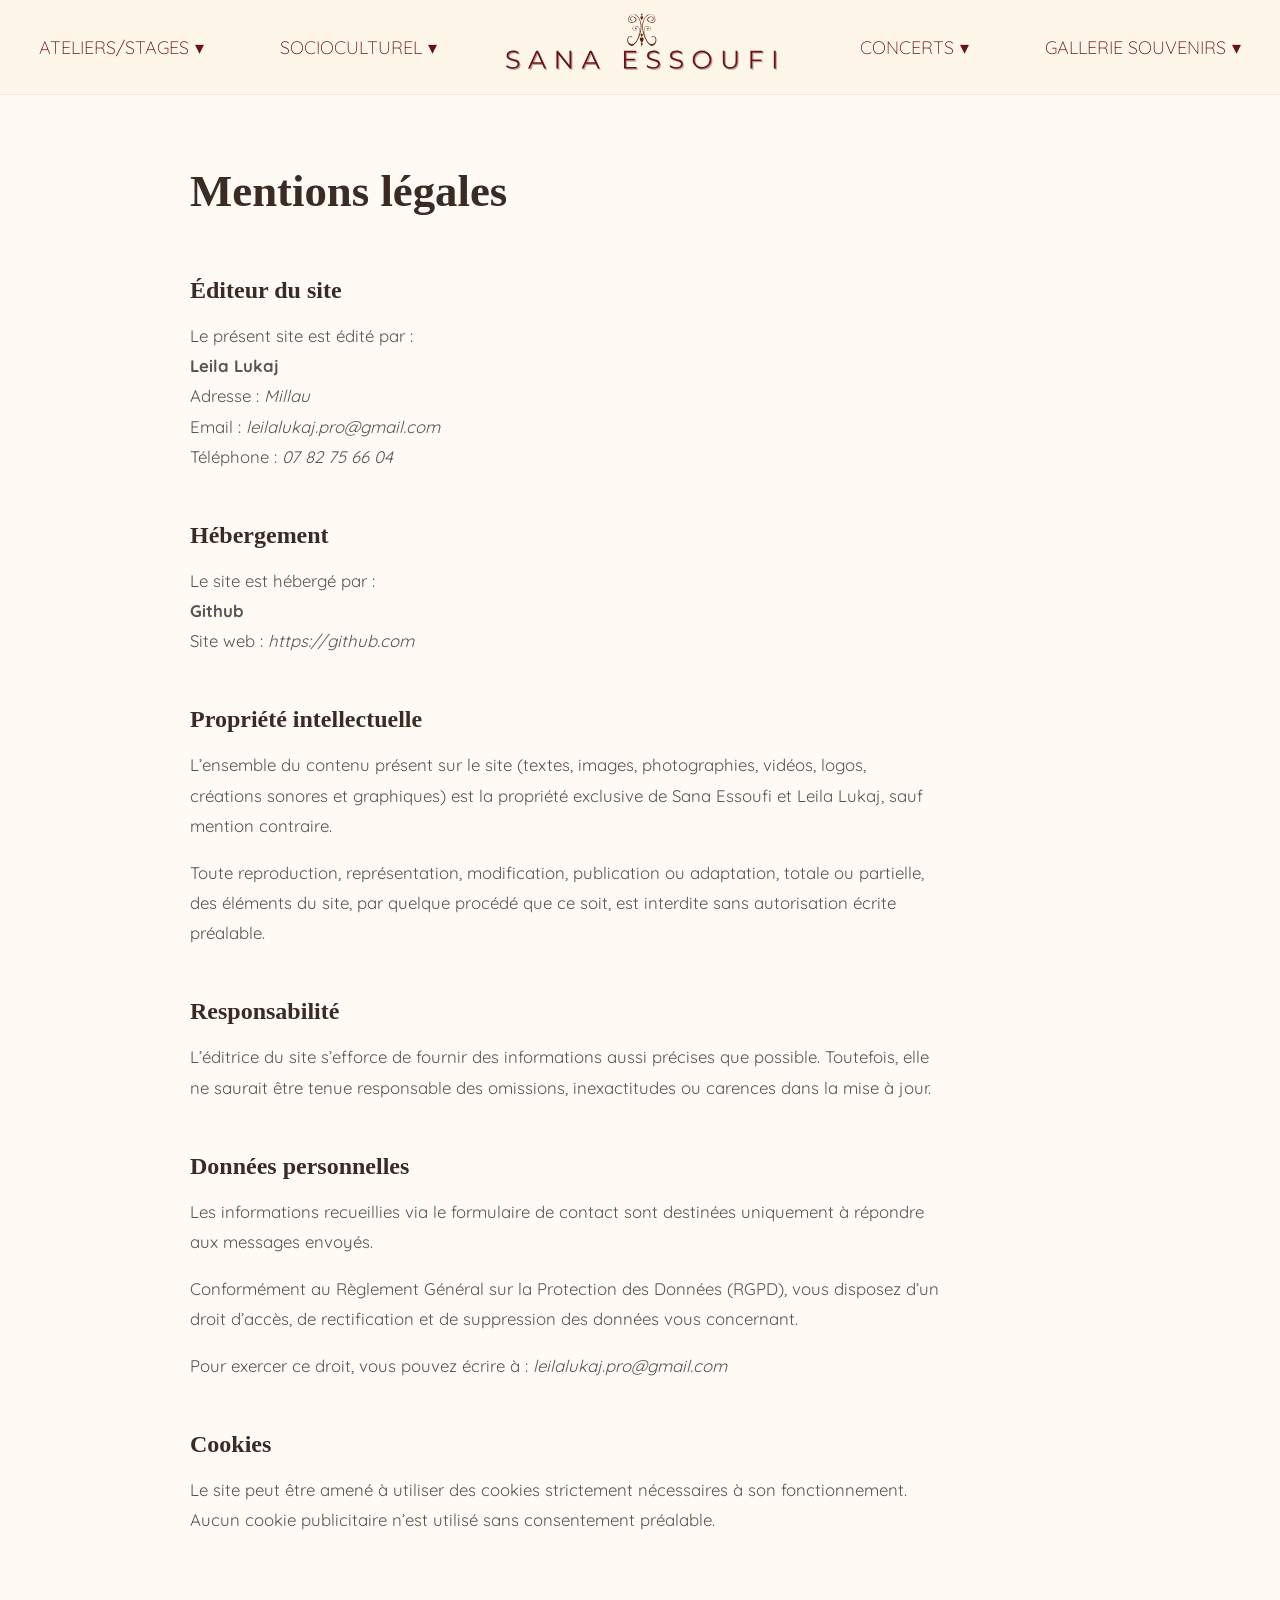
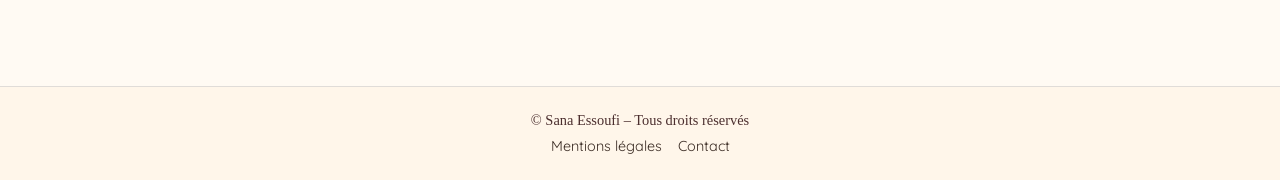
==== commit 37dacf43: "Add files via upload" ====
--- a/mentions-legales.html
+++ b/mentions-legales.html
@@ -221,8 +221,7 @@
       <h2>Hébergement</h2>
       <p>
         Le site est hébergé par :<br>
-        <strong>Nom de l’hébergeur</strong><br>
-        Adresse : <em>Github Pages</em><br>
+        <strong>Github</strong><br>
         Site web : <em>https://github.com</em>
       </p>
     </article>
--- a/style.css
+++ b/style.css
@@ -1,6 +1,12 @@
+
 /* Polices */
 @import url('https://fonts.googleapis.com/css2?family=Poppins:wght@400;500;600&display=swap');
 @import url('https://fonts.googleapis.com/css2?family=Quicksand:wght@400;500;600&display=swap');
+
+html, body {
+  overflow-x: hidden;
+}
+
 
 /* GLOBAL */
 body {
@@ -80,7 +86,7 @@
   padding: 8px 0;
   border-radius: 14px;
   box-shadow: 0 8px 24px rgba(0,0,0,0.08);
-  min-width: 180px;
+  min-width: 100px;
   z-index: 999;
   transition: opacity 0.35s ease, transform 0.35s ease;
 }
@@ -186,11 +192,21 @@
 
 .hero-image {
   width: 100%;
+  max-width: 10000px;
   height: 75vh;         
   max-height: 1000px;   
   object-fit: cover;
   display: block;
   animation: fadeIn 2s ease-in-out;
+}
+
+@media (max-width: 768px) {
+
+  .hero-image {
+    height: auto;
+    max-height: 60vh;
+  }
+
 }
 
 /* Texte sur photo */
@@ -247,6 +263,19 @@
   animation-delay: 0.5s;
 }
 
+@media (max-width: 768px) {
+
+  .presentation {
+    margin: 20px;
+  }
+
+  .presentation-container {
+    flex-direction: column;
+    gap: 25px;
+  }
+
+}
+
 .presentation-container {
   display: flex;
   gap: 100px;
@@ -487,7 +516,7 @@
     gap: 40px;
   }
   .atelier-images img {
-    width: 100%;
+    max-width: 100px;
     transform: none;
   }
 }
@@ -1016,3 +1045,121 @@
   background-color: #3a2b23;
   color: #fffaf3;
 }
+
+/* =========================
+   VERSION MOBILE
+========================= */
+
+@media (max-width: 768px) {
+
+  /* Navigation */
+  .main-nav {
+    flex-wrap: wrap;
+    gap: 12px;
+    padding: 10px;
+  }
+
+  .menu-btn {
+    font-size: 16px;
+    padding: 8px 12px;
+  }
+
+  /* HERO */
+  .hero-text h1 {
+    font-size: 2rem;
+  }
+
+  .hero-text p {
+    font-size: 1rem;
+  }
+
+  .hero-image {
+    height: 50vh;
+  }
+
+  /* PRESENTATION */
+  .presentation {
+    margin: 20px;
+  }
+
+  .presentation-container {
+    flex-direction: column;
+    gap: 30px;
+  }
+
+  .presentation-image img {
+    max-width: 100%;
+  }
+
+  .presentation-text {
+    font-size: 1rem;
+  }
+
+  /* IMAGES GENERALES */
+  img {
+    max-width: 100%;
+    height: auto;
+  }
+
+}
+
+@media (max-width: 768px) {
+
+  .main-nav {
+    flex-wrap: wrap;
+    gap: 8px;
+    padding: 8px;
+  }
+
+  .menu-btn {
+    font-size: 14px;
+    padding: 6px 10px;
+  }
+
+}
+img {
+  max-width: 100%;
+  height: auto;
+}
+
+@media screen and (max-width: 768px) {
+
+  body {
+    padding: 10px;
+  }
+
+  .container {
+    width: 100%;
+  }
+
+  h1 {
+    font-size: 22px;
+  }
+
+  p {
+    font-size: 16px;
+  }
+
+}
+
+@media screen and (max-width: 768px) {
+
+  .row {
+    display: flex;
+    flex-direction: column;
+  }
+
+}
+
+* {
+  box-sizing: border-box;
+}
+
+img {
+  max-width: 100%;
+  height: auto;
+}
+
+body {
+  margin: 0;
+}
